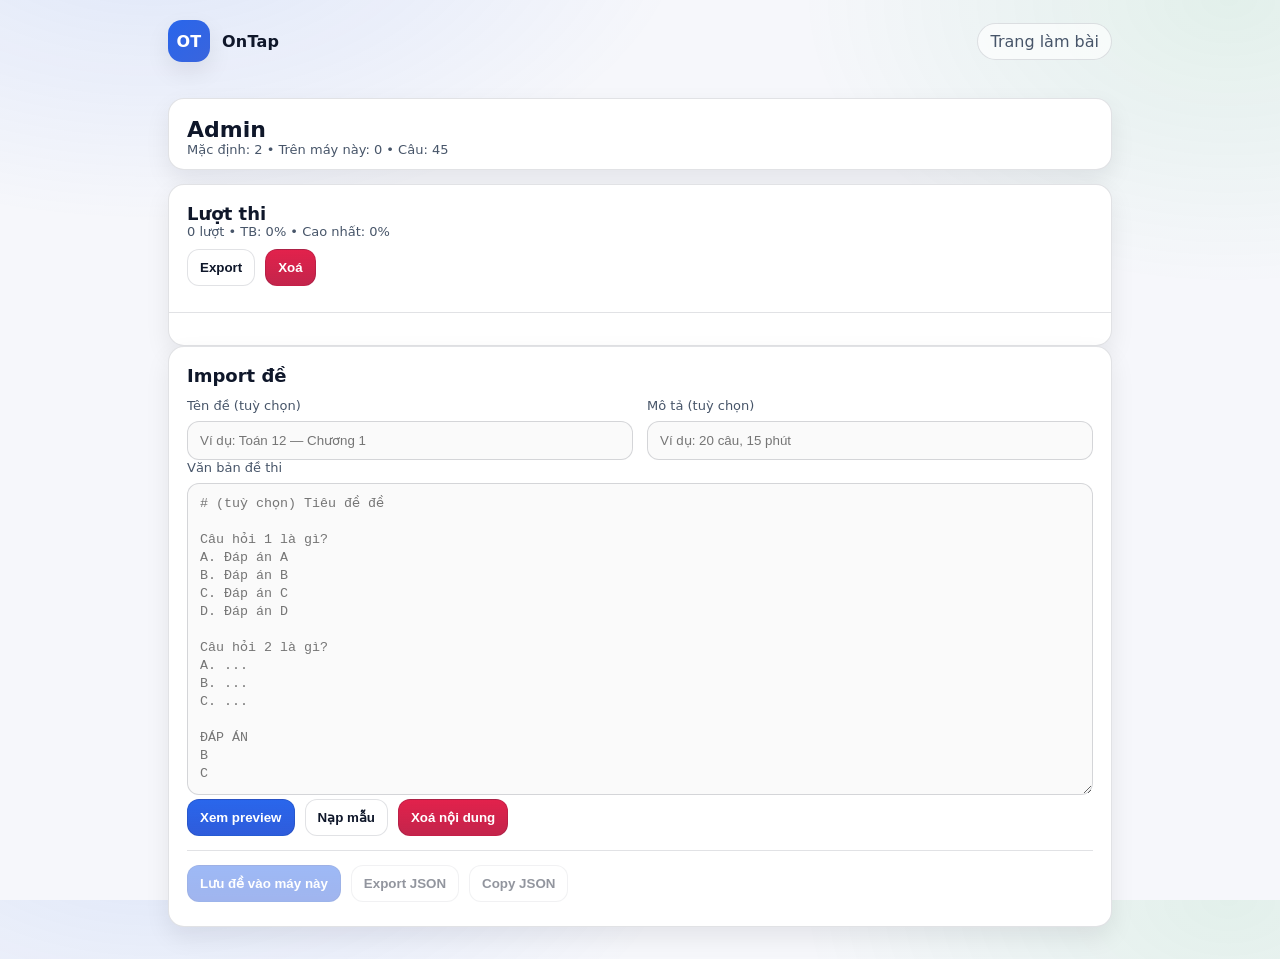
==== admin.html @ 8a194a24 "init" ====
<!doctype html>
<html lang="vi">
  <head>
    <meta charset="utf-8" />
    <meta name="viewport" content="width=device-width, initial-scale=1" />
    <title>OnTap — Admin import đề</title>
    <link rel="stylesheet" href="./assets/style.css" />
  </head>
  <body>
    <header class="container header">
      <div class="brand">
        <div class="brand__logo" aria-hidden="true">OT</div>
        <div class="brand__text">
          <div class="brand__title">OnTap</div>
          <div class="brand__subtitle"></div>
        </div>
      </div>
      <nav class="nav">
        <a class="link" href="./index.html">Trang làm bài</a>
      </nav>
    </header>

    <main class="container">
      <section class="card" id="statsCard">
        <div class="card__header">
          <h1 class="h1">Admin</h1>
          <div class="muted small" id="statsLine"></div>
        </div>
      </section>

      <section class="card" id="attemptsCard" style="margin-top: 14px">
        <div class="card__header">
          <h2 class="h2">Lượt thi</h2>
          <div class="muted small" id="attemptsLine"></div>
          <div class="row row--wrap" style="margin-top: 10px">
            <button class="btn btn--ghost" id="exportAttemptsBtn" type="button">Export</button>
            <button class="btn btn--danger" id="clearAttemptsBtn" type="button">Xoá</button>
          </div>
        </div>
        <div class="divider"></div>
        <div class="review" id="attemptsList"></div>
      </section>

      <section class="card">
        <div class="card__header">
          <h2 class="h2">Import đề</h2>
        </div>

        <div style="padding: 0 18px 18px">
          <div class="grid grid--2">
            <div>
              <label class="label" for="examTitle">Tên đề (tuỳ chọn)</label>
              <input class="input" id="examTitle" placeholder="Ví dụ: Toán 12 — Chương 1" maxlength="120" />
            </div>
            <div>
              <label class="label" for="examDesc">Mô tả (tuỳ chọn)</label>
              <input class="input" id="examDesc" placeholder="Ví dụ: 20 câu, 15 phút" maxlength="180" />
            </div>
          </div>

          <label class="label" for="rawInput">Văn bản đề thi</label>
          <textarea
            class="textarea"
            id="rawInput"
            rows="16"
            spellcheck="false"
            placeholder="# (tuỳ chọn) Tiêu đề đề

Câu hỏi 1 là gì?
A. Đáp án A
B. Đáp án B
C. Đáp án C
D. Đáp án D

Câu hỏi 2 là gì?
A. ...
B. ...
C. ...

ĐÁP ÁN
B
C"
          ></textarea>

          <div class="row row--wrap">
            <button class="btn" id="previewBtn" type="button">Xem preview</button>
            <button class="btn btn--ghost" id="loadSampleBtn" type="button">Nạp mẫu</button>
            <button class="btn btn--danger" id="clearBtn" type="button">Xoá nội dung</button>
          </div>

          <div class="divider"></div>

          <div class="row row--wrap">
            <button class="btn" id="saveBtn" type="button" disabled>Lưu đề vào máy này</button>
            <button class="btn btn--ghost" id="exportBtn" type="button" disabled>Export JSON</button>
            <button class="btn btn--ghost" id="copyJsonBtn" type="button" disabled>Copy JSON</button>
          </div>

          <div class="help" id="statusLine" aria-live="polite"></div>
        </div>
      </section>

      <section class="card hidden" id="previewCard" style="margin-top: 14px">
        <div class="card__header">
          <h2 class="h2">Preview</h2>
          <div class="muted small" id="previewMeta"></div>
        </div>
        <div class="divider"></div>
        <div class="review" id="preview"></div>
      </section>

      <div style="height: 14px"></div>
    </main>

    <script type="module" src="./assets/admin.js"></script>
  </body>
</html>
---- assets/style.css ----
:root {
  --bg: #f6f7fb;
  --panel: #ffffff;
  --panel2: #ffffff;
  --text: #0f172a;
  --muted: #475569;
  --line: rgba(15, 23, 42, 0.12);
  --primary: #2563eb;
  --primary2: #1d4ed8;
  --danger: #e11d48;
  --ok: #16a34a;
  --warn: #d97706;
  --shadow: 0 10px 24px rgba(2, 6, 23, 0.08);
  --radius: 16px;
  --radius2: 12px;
  --mono: ui-monospace, SFMono-Regular, Menlo, Monaco, Consolas, "Liberation Mono", "Courier New", monospace;
}

* {
  box-sizing: border-box;
}
html,
body {
  height: 100%;
}

body {
  margin: 0;
  font-family: ui-sans-serif, system-ui, -apple-system, Segoe UI, Roboto, Arial, "Noto Sans", "Liberation Sans", sans-serif;
  color: var(--text);
  background:
    radial-gradient(900px 520px at 12% -10%, rgba(37, 99, 235, 0.12), transparent 60%),
    radial-gradient(780px 520px at 96% 0%, rgba(22, 163, 74, 0.09), transparent 55%),
    radial-gradient(900px 620px at 50% 120%, rgba(225, 29, 72, 0.06), transparent 55%),
    var(--bg);
}

code {
  font-family: var(--mono);
  font-size: 0.95em;
}

.container {
  max-width: 980px;
  margin: 0 auto;
  padding: 18px;
}

.header {
  display: flex;
  gap: 14px;
  align-items: center;
  justify-content: space-between;
  padding-top: 20px;
}

.brand {
  display: flex;
  gap: 12px;
  align-items: center;
}

.brand__logo {
  width: 42px;
  height: 42px;
  border-radius: 14px;
  display: grid;
  place-items: center;
  background: linear-gradient(135deg, rgba(37, 99, 235, 0.98), rgba(29, 78, 216, 0.86));
  box-shadow: var(--shadow);
  color: #fff;
  font-weight: 900;
  letter-spacing: 0.2px;
}

.brand__title {
  font-weight: 900;
  letter-spacing: 0.2px;
}

.brand__subtitle {
  font-size: 13px;
  color: var(--muted);
}

.nav {
  display: flex;
  gap: 10px;
  align-items: center;
}

.link {
  color: var(--muted);
  text-decoration: none;
  border: 1px solid var(--line);
  padding: 8px 12px;
  border-radius: 999px;
  background: rgba(255, 255, 255, 0.65);
}

.link:hover {
  color: var(--text);
  border-color: rgba(37, 99, 235, 0.25);
  box-shadow: 0 6px 18px rgba(37, 99, 235, 0.08);
}

.card {
  background: var(--panel);
  border: 1px solid var(--line);
  border-radius: var(--radius);
  box-shadow: var(--shadow);
  overflow: hidden;
}

.card--sub {
  border-radius: var(--radius2);
}

.card__header {
  padding: 18px 18px 12px;
}

.h1 {
  margin: 0;
  font-size: 22px;
}

.h2 {
  margin: 0;
  font-size: 18px;
}

.h3 {
  font-weight: 900;
}

.muted {
  color: var(--muted);
}

.small {
  font-size: 13px;
}

.help {
  color: var(--muted);
  font-size: 13px;
  margin-top: 6px;
}

.divider {
  height: 1px;
  background: var(--line);
  margin: 14px 0;
}

.hidden {
  display: none !important;
}

.grid {
  display: grid;
  gap: 14px;
}

.grid--2 {
  grid-template-columns: 1fr 1fr;
}

.grid--quiz {
  grid-template-columns: 280px 1fr;
  align-items: start;
}

@media (max-width: 900px) {
  .grid--2 {
    grid-template-columns: 1fr;
  }
  .grid--quiz {
    grid-template-columns: 1fr;
  }
}

.label {
  display: block;
  font-size: 13px;
  color: var(--muted);
  margin-bottom: 8px;
}

.input,
.textarea {
  width: 100%;
  background: rgba(15, 23, 42, 0.02);
  border: 1px solid rgba(15, 23, 42, 0.16);
  color: var(--text);
  padding: 11px 12px;
  border-radius: 12px;
  outline: none;
}

.input:focus,
.textarea:focus {
  border-color: rgba(37, 99, 235, 0.6);
  box-shadow: 0 0 0 3px rgba(37, 99, 235, 0.14);
}

.textarea {
  font-family: var(--mono);
  line-height: 1.35;
  resize: vertical;
}

.row {
  display: flex;
  gap: 10px;
  align-items: center;
}

.row--wrap {
  flex-wrap: wrap;
}

.row--between {
  justify-content: space-between;
}

.row--end {
  justify-content: flex-end;
}

.btn {
  border: 1px solid rgba(15, 23, 42, 0.12);
  background: linear-gradient(180deg, rgba(37, 99, 235, 0.98), rgba(29, 78, 216, 0.92));
  color: #fff;
  padding: 10px 12px;
  border-radius: 12px;
  cursor: pointer;
  font-weight: 800;
}

.btn:hover {
  filter: brightness(1.03);
}

.btn:disabled {
  opacity: 0.45;
  cursor: not-allowed;
}

.btn--ghost {
  background: rgba(255, 255, 255, 0.85);
  color: var(--text);
}

.btn--ghost:hover {
  background: rgba(255, 255, 255, 1);
}

.btn--danger {
  background: linear-gradient(180deg, rgba(225, 29, 72, 0.98), rgba(190, 18, 60, 0.92));
}

.pill {
  display: inline-flex;
  gap: 8px;
  align-items: center;
  padding: 6px 10px;
  border: 1px solid rgba(15, 23, 42, 0.12);
  border-radius: 999px;
  color: var(--muted);
  background: rgba(15, 23, 42, 0.02);
  font-size: 13px;
}

.examList {
  display: grid;
  gap: 10px;
  padding: 0 18px 18px;
}

.exam {
  display: flex;
  gap: 12px;
  align-items: flex-start;
  justify-content: space-between;
  padding: 14px;
  border: 1px solid rgba(15, 23, 42, 0.1);
  border-radius: 14px;
  background: rgba(15, 23, 42, 0.02);
}

.exam__title {
  font-weight: 900;
}

.exam__desc {
  color: var(--muted);
  font-size: 13px;
  margin-top: 4px;
}

.exam__meta {
  color: var(--muted);
  font-size: 12px;
  margin-top: 8px;
}

.exam__actions {
  display: flex;
  gap: 8px;
  align-items: center;
  flex-wrap: wrap;
  justify-content: flex-end;
}

.tag {
  font-size: 12px;
  color: var(--muted);
  border: 1px solid rgba(15, 23, 42, 0.12);
  padding: 4px 8px;
  border-radius: 999px;
  background: rgba(255, 255, 255, 0.75);
}

.quizTop {
  display: flex;
  align-items: flex-start;
  justify-content: space-between;
  gap: 14px;
  padding: 18px;
}

.quizTop__actions {
  display: flex;
  gap: 10px;
  align-items: center;
  flex-wrap: wrap;
  justify-content: flex-end;
}

.progress {
  height: 10px;
  background: rgba(15, 23, 42, 0.06);
  border-top: 1px solid var(--line);
  border-bottom: 1px solid var(--line);
}

.progress__bar {
  height: 100%;
  width: 0%;
  background: linear-gradient(90deg, rgba(22, 163, 74, 0.98), rgba(37, 99, 235, 0.98));
  transition: width 0.18s ease;
}

.qnav {
  display: grid;
  grid-template-columns: repeat(5, 1fr);
  gap: 8px;
  padding: 12px;
}

.qnavBtn {
  width: 100%;
  border: 1px solid rgba(15, 23, 42, 0.12);
  background: rgba(255, 255, 255, 0.9);
  color: var(--text);
  padding: 8px 0;
  border-radius: 10px;
  cursor: pointer;
  font-weight: 900;
}

.qnavBtn:hover {
  filter: brightness(1.02);
}

.qnavBtn--cur {
  border-color: rgba(37, 99, 235, 0.6);
  box-shadow: 0 0 0 3px rgba(37, 99, 235, 0.12);
}

.qnavBtn--answered {
  border-color: rgba(22, 163, 74, 0.55);
}

.qhead {
  display: flex;
  gap: 12px;
  align-items: flex-start;
  padding: 18px 18px 0;
}

.qindex {
  min-width: 44px;
  height: 34px;
  border-radius: 12px;
  display: grid;
  place-items: center;
  background: rgba(15, 23, 42, 0.04);
  border: 1px solid rgba(15, 23, 42, 0.12);
  font-weight: 950;
}

.qtext {
  font-weight: 900;
  line-height: 1.35;
  white-space: pre-wrap;
}

.options {
  padding: 12px 18px 18px;
  display: grid;
  gap: 10px;
}

.opt {
  display: grid;
  grid-template-columns: 46px 1fr;
  gap: 10px;
  align-items: start;
  border: 1px solid rgba(15, 23, 42, 0.12);
  border-radius: 14px;
  background: rgba(255, 255, 255, 0.95);
  padding: 12px;
  cursor: pointer;
}

.opt:hover {
  border-color: rgba(37, 99, 235, 0.28);
  box-shadow: 0 10px 22px rgba(37, 99, 235, 0.08);
}

.opt__key {
  width: 40px;
  height: 40px;
  border-radius: 14px;
  display: grid;
  place-items: center;
  background: rgba(37, 99, 235, 0.08);
  border: 1px solid rgba(37, 99, 235, 0.18);
  color: rgba(29, 78, 216, 1);
  font-weight: 950;
}

.opt__text {
  line-height: 1.35;
  white-space: pre-wrap;
  padding-top: 2px;
}

.opt--selected {
  border-color: rgba(37, 99, 235, 0.6);
  box-shadow: 0 0 0 3px rgba(37, 99, 235, 0.12);
}

.opt--selected .opt__key {
  background: rgba(37, 99, 235, 1);
  border-color: rgba(37, 99, 235, 1);
  color: #fff;
}

.opt--correct {
  border-color: rgba(22, 163, 74, 0.55);
  box-shadow: 0 0 0 3px rgba(22, 163, 74, 0.12);
}

.opt--correct .opt__key {
  background: rgba(22, 163, 74, 0.12);
  border-color: rgba(22, 163, 74, 0.2);
  color: rgba(20, 83, 45, 1);
}

.opt--wrong {
  border-color: rgba(225, 29, 72, 0.5);
  box-shadow: 0 0 0 3px rgba(225, 29, 72, 0.12);
}

.opt--wrong .opt__key {
  background: rgba(225, 29, 72, 0.12);
  border-color: rgba(225, 29, 72, 0.2);
  color: rgba(159, 18, 57, 1);
}

.score {
  font-size: 18px;
  font-weight: 950;
  margin: 8px 0 4px;
}

.review {
  padding: 0 18px 18px;
  display: grid;
  gap: 12px;
}

.reviewItem {
  border: 1px solid rgba(15, 23, 42, 0.1);
  border-radius: 14px;
  background: rgba(15, 23, 42, 0.02);
  padding: 14px;
}

.reviewItem__head {
  display: flex;
  align-items: flex-start;
  justify-content: space-between;
  gap: 12px;
}

.reviewItem__title {
  font-weight: 950;
}

.badge {
  font-size: 12px;
  font-weight: 950;
  padding: 5px 10px;
  border-radius: 999px;
  border: 1px solid rgba(15, 23, 42, 0.12);
  background: rgba(255, 255, 255, 0.85);
}

.badge--ok {
  border-color: rgba(22, 163, 74, 0.35);
  color: rgba(20, 83, 45, 1);
}

.badge--bad {
  border-color: rgba(225, 29, 72, 0.35);
  color: rgba(159, 18, 57, 1);
}

.reviewItem__q {
  margin-top: 10px;
  font-weight: 800;
  line-height: 1.35;
  white-space: pre-wrap;
}

.reviewItem__explain {
  margin-top: 10px;
  color: var(--muted);
  font-size: 13px;
  line-height: 1.35;
}

.list {
  margin: 0;
  padding: 0 18px 18px 34px;
  color: var(--muted);
}

.footer {
  padding-bottom: 28px;
}
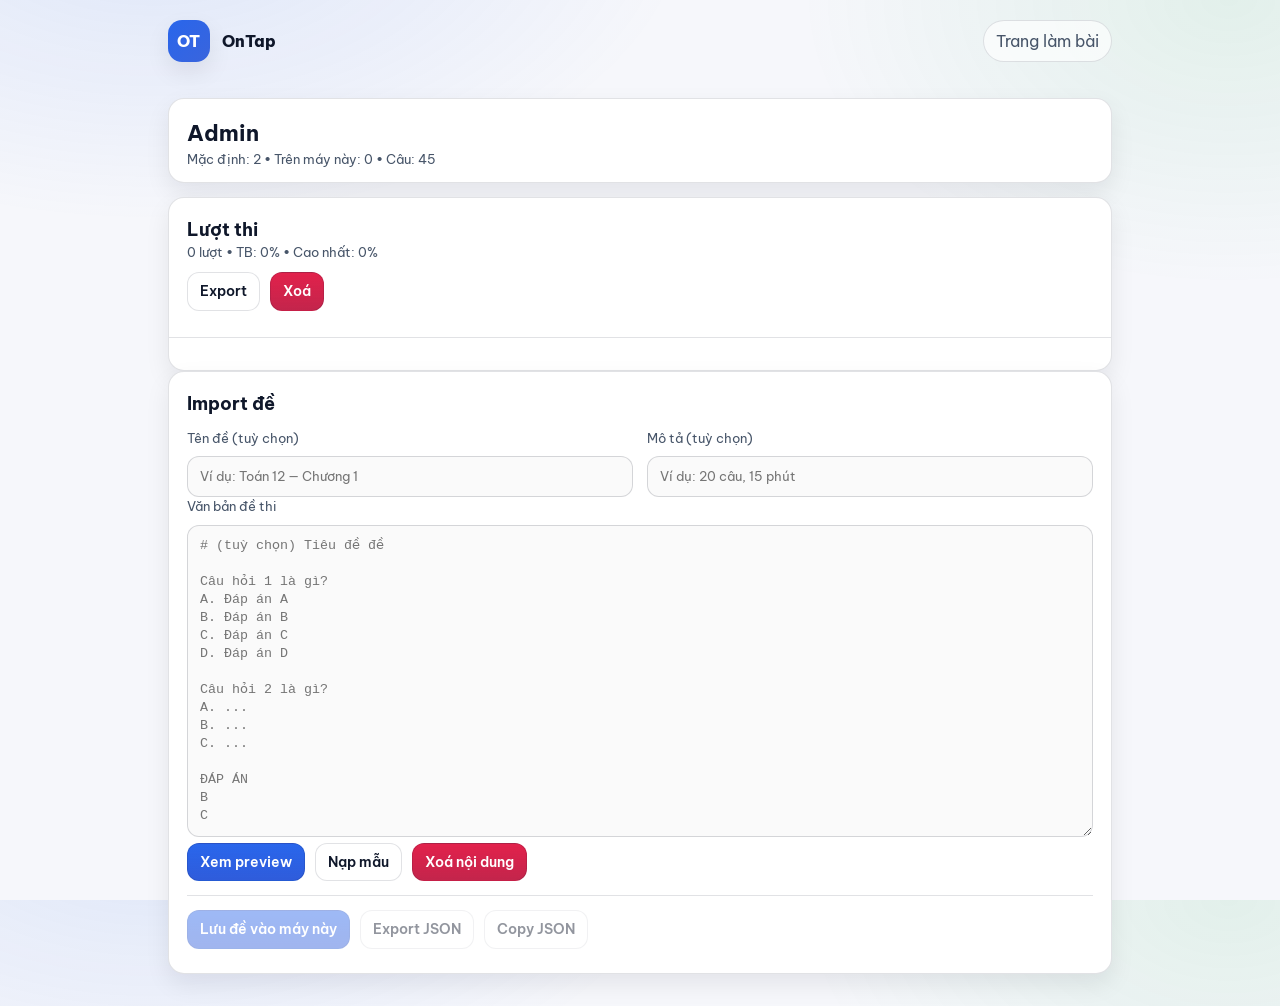
==== commit 7fc74273: "update font" ====
--- a/admin.html
+++ b/admin.html
@@ -4,6 +4,12 @@
     <meta charset="utf-8" />
     <meta name="viewport" content="width=device-width, initial-scale=1" />
     <title>OnTap — Admin import đề</title>
+    <link rel="preconnect" href="https://fonts.googleapis.com" />
+    <link rel="preconnect" href="https://fonts.gstatic.com" crossorigin />
+    <link
+      href="https://fonts.googleapis.com/css2?family=Be+Vietnam+Pro:wght@400;500;600;700;800&display=swap"
+      rel="stylesheet"
+    />
     <link rel="stylesheet" href="./assets/style.css" />
   </head>
   <body>
--- a/assets/style.css
+++ b/assets/style.css
@@ -1,4 +1,4 @@
-:root {
+﻿:root {
   --bg: #f6f7fb;
   --panel: #ffffff;
   --panel2: #ffffff;
@@ -26,7 +26,9 @@
 
 body {
   margin: 0;
-  font-family: ui-sans-serif, system-ui, -apple-system, Segoe UI, Roboto, Arial, "Noto Sans", "Liberation Sans", sans-serif;
+  font-family: "Be Vietnam Pro", system-ui, -apple-system, "Segoe UI", Roboto, Arial, "Noto Sans", "Liberation Sans", sans-serif;
+  font-weight: 400;
+  line-height: 1.5;
   color: var(--text);
   background:
     radial-gradient(900px 520px at 12% -10%, rgba(37, 99, 235, 0.12), transparent 60%),
@@ -35,9 +37,11 @@
     var(--bg);
 }
 
-code {
-  font-family: var(--mono);
-  font-size: 0.95em;
+
+button,
+input,
+textarea {
+  font-family: inherit;
 }
 
 .container {
@@ -69,13 +73,13 @@
   background: linear-gradient(135deg, rgba(37, 99, 235, 0.98), rgba(29, 78, 216, 0.86));
   box-shadow: var(--shadow);
   color: #fff;
-  font-weight: 900;
+  font-weight: 800;
   letter-spacing: 0.2px;
 }
 
 .brand__title {
-  font-weight: 900;
-  letter-spacing: 0.2px;
+  font-weight: 800;
+  letter-spacing: 0;
 }
 
 .brand__subtitle {
@@ -131,7 +135,7 @@
 }
 
 .h3 {
-  font-weight: 900;
+  font-weight: 800;
 }
 
 .muted {
@@ -236,7 +240,9 @@
   padding: 10px 12px;
   border-radius: 12px;
   cursor: pointer;
-  font-weight: 800;
+  font-weight: 600;
+  font-size: 14px;
+  line-height: 1.2;
 }
 
 .btn:hover {
@@ -291,7 +297,7 @@
 }
 
 .exam__title {
-  font-weight: 900;
+  font-weight: 800;
 }
 
 .exam__desc {
@@ -368,7 +374,7 @@
   padding: 8px 0;
   border-radius: 10px;
   cursor: pointer;
-  font-weight: 900;
+  font-weight: 700;
 }
 
 .qnavBtn:hover {
@@ -392,19 +398,24 @@
 }
 
 .qindex {
-  min-width: 44px;
-  height: 34px;
+  min-width: 74px;
+  height: 40px;
+  padding: 0 10px;
   border-radius: 12px;
-  display: grid;
-  place-items: center;
+  display: flex;
+  align-items: center;
+  justify-content: center;
   background: rgba(15, 23, 42, 0.04);
   border: 1px solid rgba(15, 23, 42, 0.12);
-  font-weight: 950;
+  font-weight: 800;
+  font-size: 13px;
+  line-height: 1;
+  white-space: nowrap;
 }
 
 .qtext {
-  font-weight: 900;
-  line-height: 1.35;
+  font-weight: 700;
+  line-height: 1.5;
   white-space: pre-wrap;
 }
 
@@ -440,11 +451,11 @@
   background: rgba(37, 99, 235, 0.08);
   border: 1px solid rgba(37, 99, 235, 0.18);
   color: rgba(29, 78, 216, 1);
-  font-weight: 950;
+  font-weight: 800;
 }
 
 .opt__text {
-  line-height: 1.35;
+  line-height: 1.5;\r\n  font-weight: 500;
   white-space: pre-wrap;
   padding-top: 2px;
 }
@@ -484,7 +495,7 @@
 
 .score {
   font-size: 18px;
-  font-weight: 950;
+  font-weight: 800;
   margin: 8px 0 4px;
 }
 
@@ -509,12 +520,12 @@
 }
 
 .reviewItem__title {
-  font-weight: 950;
+  font-weight: 800;
 }
 
 .badge {
   font-size: 12px;
-  font-weight: 950;
+  font-weight: 800;
   padding: 5px 10px;
   border-radius: 999px;
   border: 1px solid rgba(15, 23, 42, 0.12);
@@ -533,8 +544,8 @@
 
 .reviewItem__q {
   margin-top: 10px;
-  font-weight: 800;
-  line-height: 1.35;
+  font-weight: 700;
+  line-height: 1.5;
   white-space: pre-wrap;
 }
 
@@ -555,3 +566,10 @@
   padding-bottom: 28px;
 }
 
+
+
+
+
+
+
+
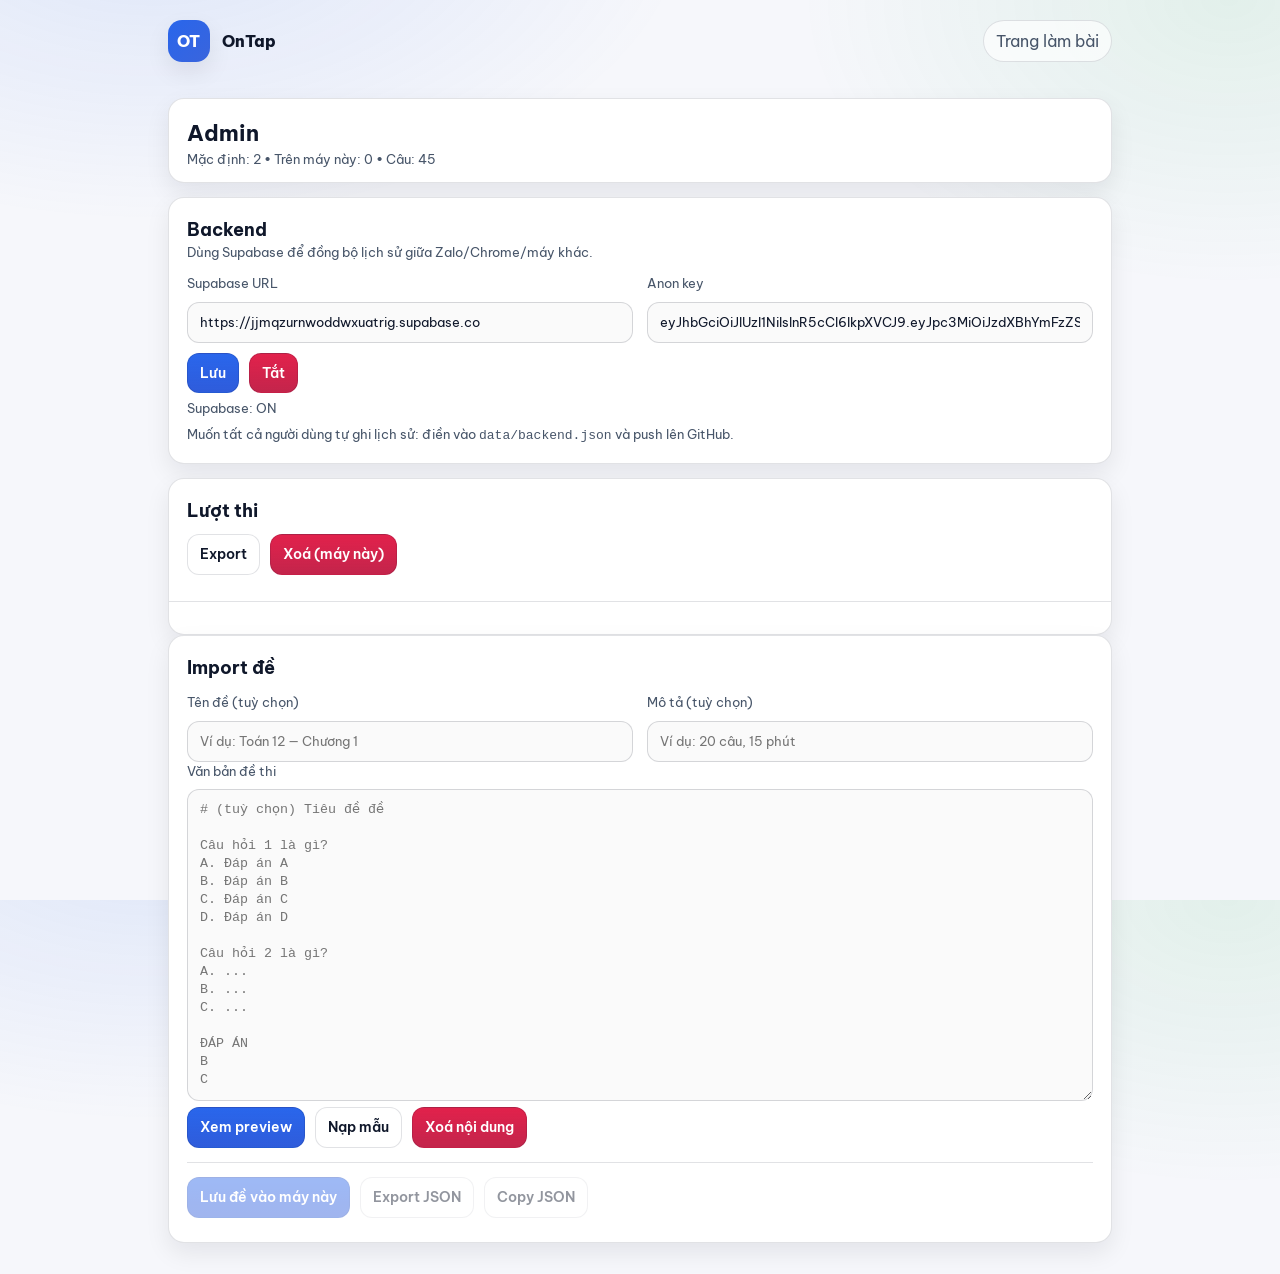
==== commit 1e4b3d0b: "database" ====
--- a/admin.html
+++ b/admin.html
@@ -1,9 +1,9 @@
-<!doctype html>
+﻿<!doctype html>
 <html lang="vi">
   <head>
     <meta charset="utf-8" />
     <meta name="viewport" content="width=device-width, initial-scale=1" />
-    <title>OnTap — Admin import đề</title>
+    <title>OnTap — Admin</title>
     <link rel="preconnect" href="https://fonts.googleapis.com" />
     <link rel="preconnect" href="https://fonts.gstatic.com" crossorigin />
     <link
@@ -34,13 +34,38 @@
         </div>
       </section>
 
+      <section class="card" id="backendCard" style="margin-top: 14px">
+        <div class="card__header">
+          <h2 class="h2">Backend</h2>
+          <div class="muted small">Dùng Supabase để đồng bộ lịch sử giữa Zalo/Chrome/máy khác.</div>
+        </div>
+        <div style="padding: 0 18px 18px">
+          <div class="grid grid--2">
+            <div>
+              <label class="label" for="sbUrl">Supabase URL</label>
+              <input class="input" id="sbUrl" placeholder="https://xxxx.supabase.co" />
+            </div>
+            <div>
+              <label class="label" for="sbAnon">Anon key</label>
+              <input class="input" id="sbAnon" placeholder="eyJ..." />
+            </div>
+          </div>
+          <div class="row row--wrap" style="margin-top: 10px">
+            <button class="btn" id="saveBackendBtn" type="button">Lưu</button>
+            <button class="btn btn--danger" id="clearBackendBtn" type="button">Tắt</button>
+          </div>
+          <div class="help" id="backendLine"></div>
+          <div class="help">Muốn tất cả người dùng tự ghi lịch sử: điền vào <code>data/backend.json</code> và push lên GitHub.</div>
+        </div>
+      </section>
+
       <section class="card" id="attemptsCard" style="margin-top: 14px">
         <div class="card__header">
           <h2 class="h2">Lượt thi</h2>
           <div class="muted small" id="attemptsLine"></div>
           <div class="row row--wrap" style="margin-top: 10px">
             <button class="btn btn--ghost" id="exportAttemptsBtn" type="button">Export</button>
-            <button class="btn btn--danger" id="clearAttemptsBtn" type="button">Xoá</button>
+            <button class="btn btn--danger" id="clearAttemptsBtn" type="button">Xoá (máy này)</button>
           </div>
         </div>
         <div class="divider"></div>
@@ -121,3 +146,4 @@
     <script type="module" src="./assets/admin.js"></script>
   </body>
 </html>
+
--- a/assets/style.css
+++ b/assets/style.css
@@ -242,7 +242,7 @@
   cursor: pointer;
   font-weight: 600;
   font-size: 14px;
-  line-height: 1.2;
+  line-height: 1.35;
 }
 
 .btn:hover {
@@ -398,7 +398,7 @@
 }
 
 .qindex {
-  min-width: 74px;
+  min-width: 96px;
   height: 40px;
   padding: 0 10px;
   border-radius: 12px;
@@ -411,6 +411,7 @@
   font-size: 13px;
   line-height: 1;
   white-space: nowrap;
+  overflow: hidden;
 }
 
 .qtext {
@@ -455,7 +456,8 @@
 }
 
 .opt__text {
-  line-height: 1.5;\r\n  font-weight: 500;
+  line-height: 1.5;
+  font-weight: 500;
   white-space: pre-wrap;
   padding-top: 2px;
 }
@@ -573,3 +575,7 @@
 
 
 
+
+
+
+
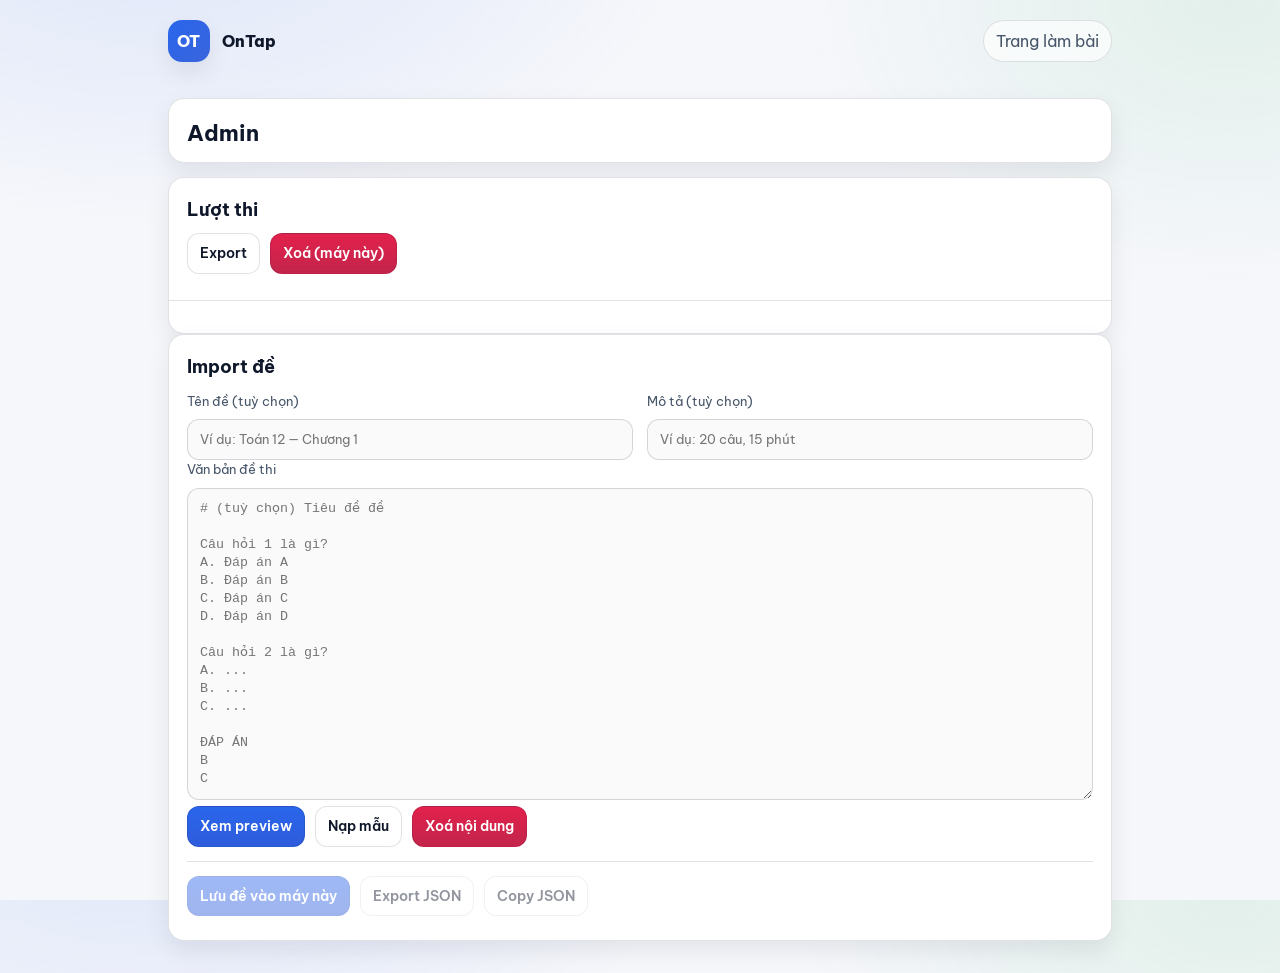
==== commit 0e008f4d: "fix submit + hardcode supabase" ====
--- a/admin.html
+++ b/admin.html
@@ -31,31 +31,6 @@
         <div class="card__header">
           <h1 class="h1">Admin</h1>
           <div class="muted small" id="statsLine"></div>
-        </div>
-      </section>
-
-      <section class="card" id="backendCard" style="margin-top: 14px">
-        <div class="card__header">
-          <h2 class="h2">Backend</h2>
-          <div class="muted small">Dùng Supabase để đồng bộ lịch sử giữa Zalo/Chrome/máy khác.</div>
-        </div>
-        <div style="padding: 0 18px 18px">
-          <div class="grid grid--2">
-            <div>
-              <label class="label" for="sbUrl">Supabase URL</label>
-              <input class="input" id="sbUrl" placeholder="https://xxxx.supabase.co" />
-            </div>
-            <div>
-              <label class="label" for="sbAnon">Anon key</label>
-              <input class="input" id="sbAnon" placeholder="eyJ..." />
-            </div>
-          </div>
-          <div class="row row--wrap" style="margin-top: 10px">
-            <button class="btn" id="saveBackendBtn" type="button">Lưu</button>
-            <button class="btn btn--danger" id="clearBackendBtn" type="button">Tắt</button>
-          </div>
-          <div class="help" id="backendLine"></div>
-          <div class="help">Muốn tất cả người dùng tự ghi lịch sử: điền vào <code>data/backend.json</code> và push lên GitHub.</div>
         </div>
       </section>
 
@@ -147,3 +122,4 @@
   </body>
 </html>
 
+
--- a/assets/style.css
+++ b/assets/style.css
@@ -566,16 +566,4 @@
 
 .footer {
   padding-bottom: 28px;
-}
-
-
-
-
-
-
-
-
-
-
-
-
+}\r\n\r\n.preBox {\r\n  margin: 0;\r\n  padding: 12px;\r\n  border: 1px solid rgba(15, 23, 42, 0.12);\r\n  border-radius: 14px;\r\n  background: rgba(15, 23, 42, 0.02);\r\n  font-family: var(--mono);\r\n  font-size: 13px;\r\n  line-height: 1.35;\r\n  white-space: pre-wrap;\r\n}\r\n
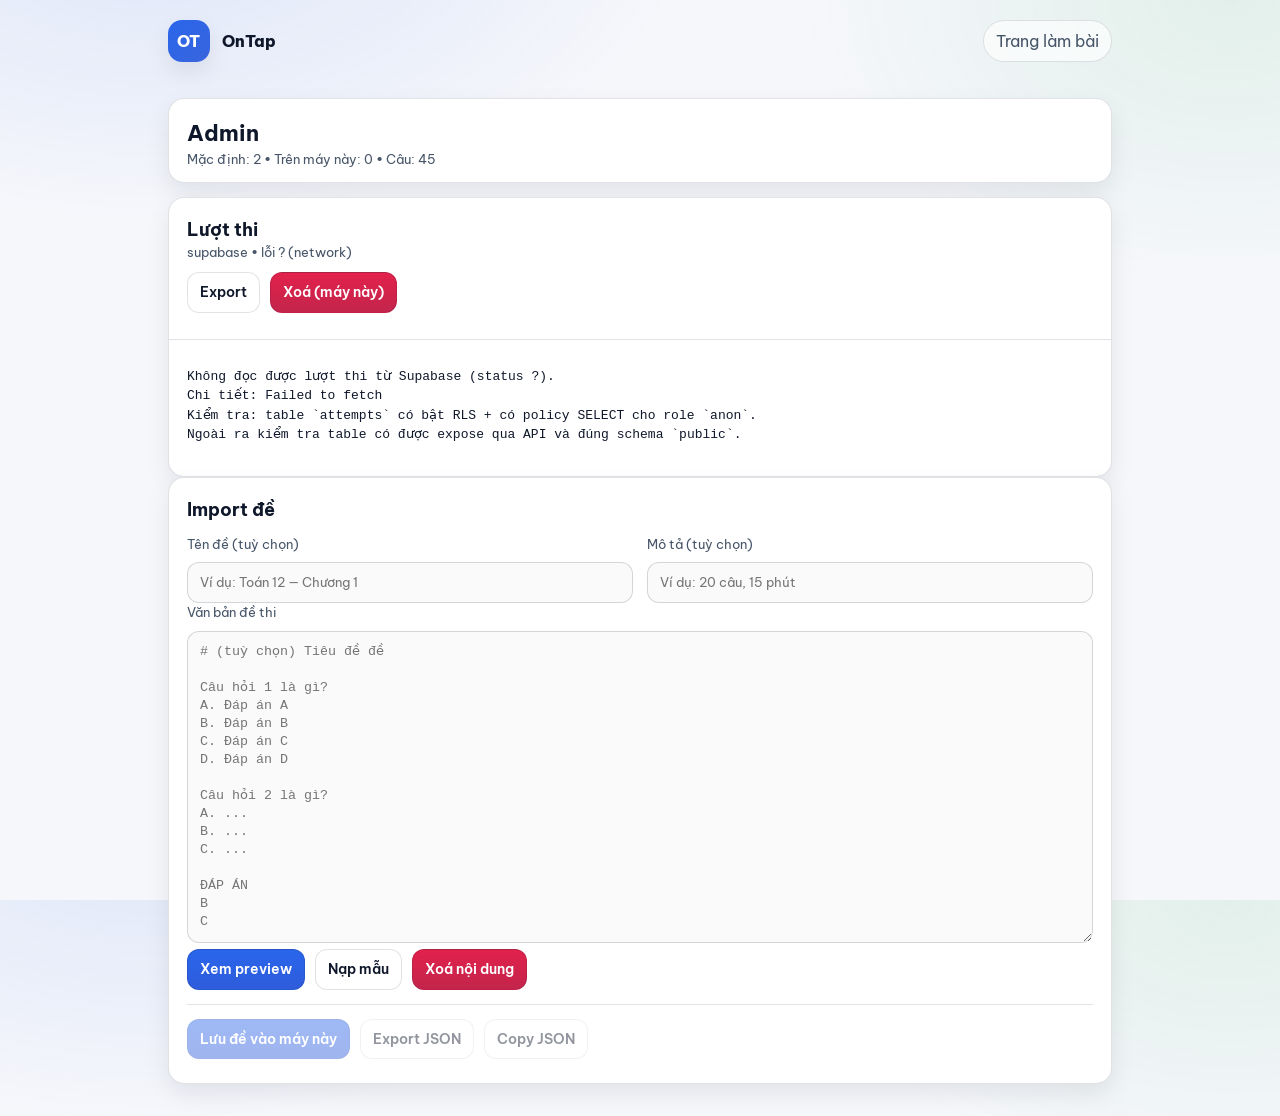
==== commit e2e076c8: "Update admin.html" ====
--- a/admin.html
+++ b/admin.html
@@ -30,14 +30,14 @@
       <section class="card" id="statsCard">
         <div class="card__header">
           <h1 class="h1">Admin</h1>
-          <div class="muted small" id="statsLine"></div>
+          <div class="muted small" id="statsLine">Đang tải...</div>
         </div>
       </section>
 
       <section class="card" id="attemptsCard" style="margin-top: 14px">
         <div class="card__header">
           <h2 class="h2">Lượt thi</h2>
-          <div class="muted small" id="attemptsLine"></div>
+          <div class="muted small" id="attemptsLine">Đang tải...</div>
           <div class="row row--wrap" style="margin-top: 10px">
             <button class="btn btn--ghost" id="exportAttemptsBtn" type="button">Export</button>
             <button class="btn btn--danger" id="clearAttemptsBtn" type="button">Xoá (máy này)</button>
